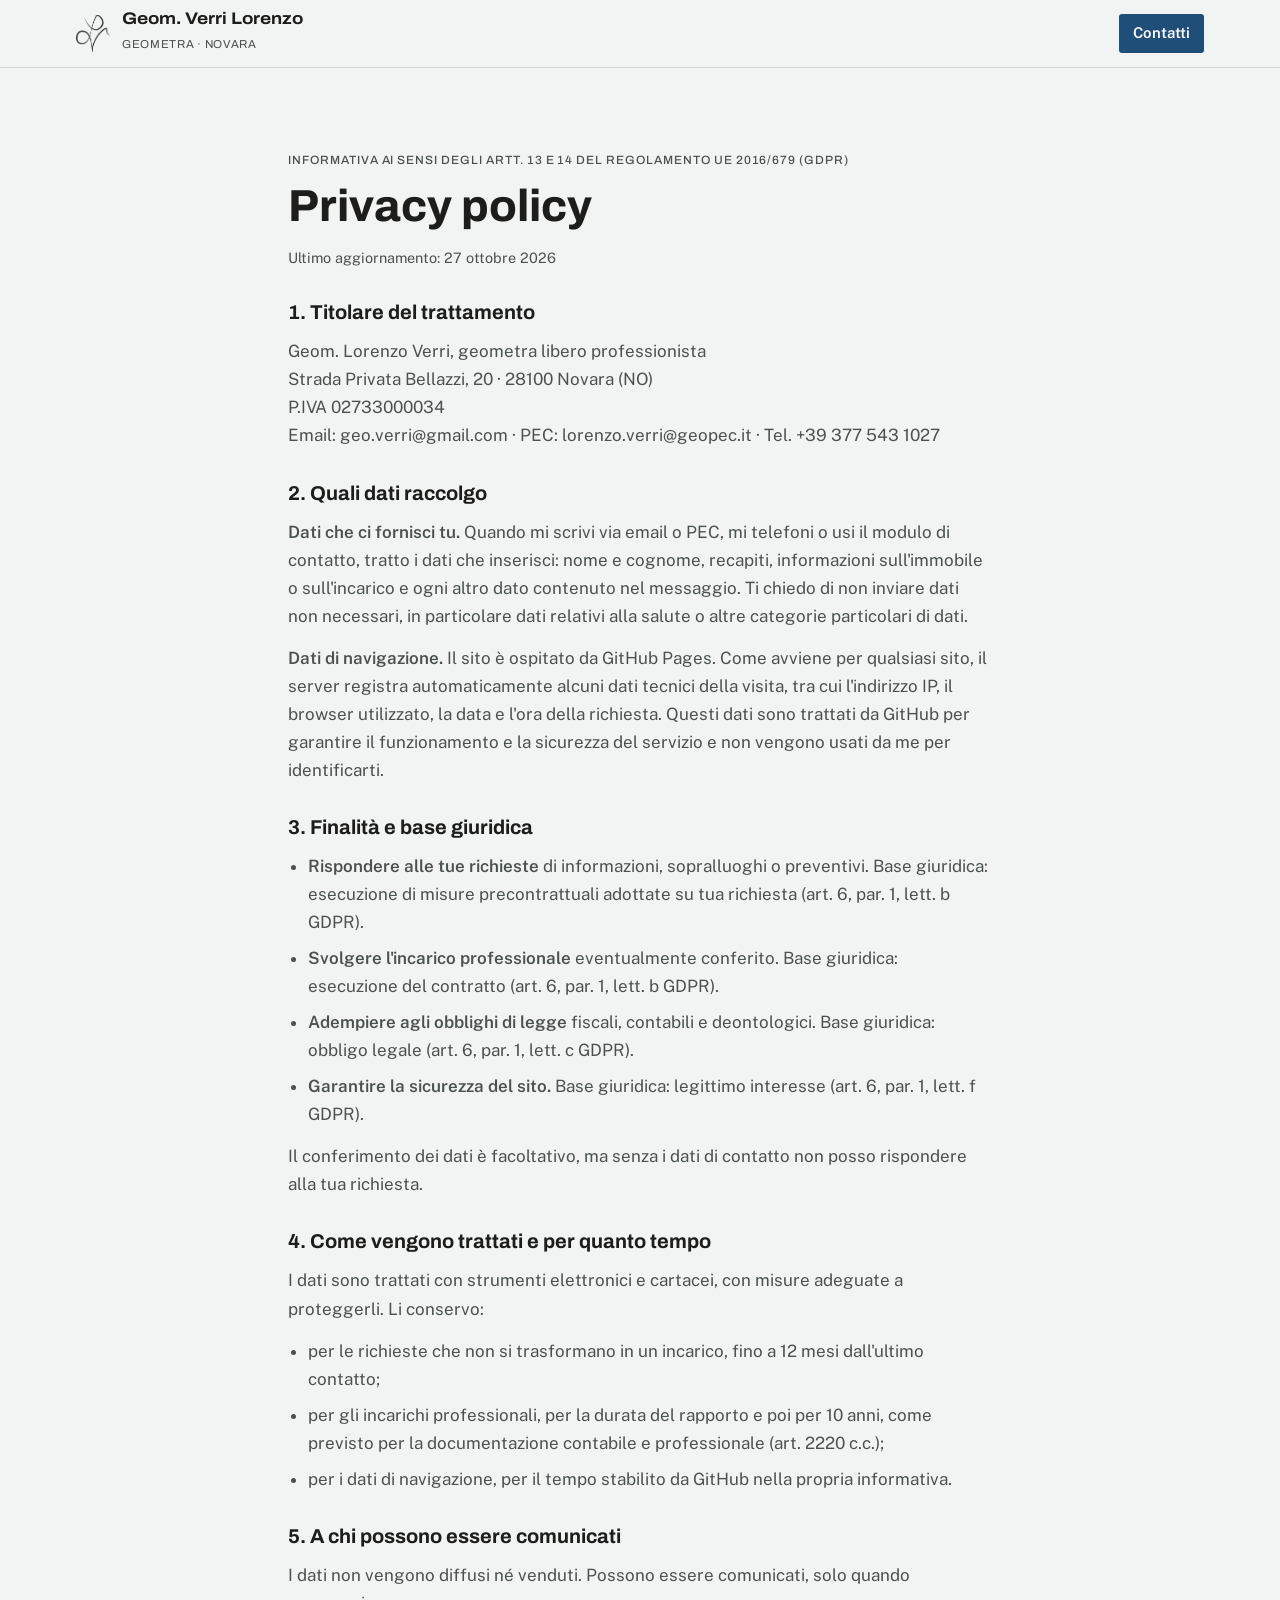
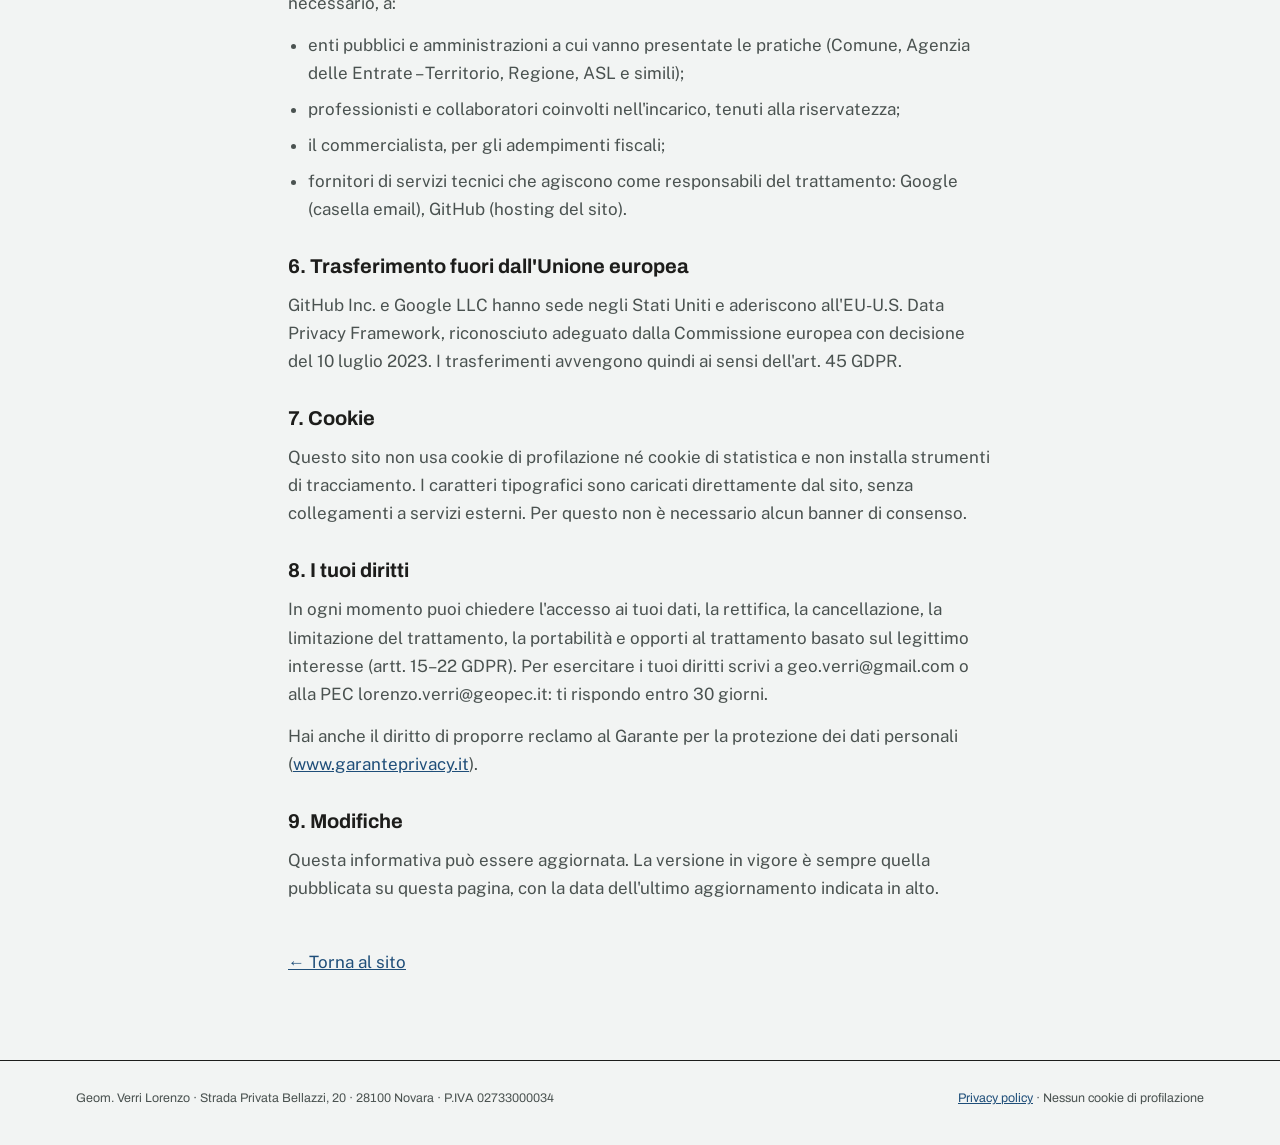
==== privacy.html @ 62cdb31d "Privacy policy e caratteri ospitati sul sito (niente Google Fonts) Co-Authored-By: Claude Opus 5.5 <" ====
<!doctype html>
<html lang="it">
<head>
<meta charset="utf-8">
<meta name="viewport" content="width=device-width, initial-scale=1, viewport-fit=cover">
<title>Privacy policy · Geom. Verri Lorenzo</title>
<meta name="description" content="Informativa sul trattamento dei dati personali del sito di Geom. Verri Lorenzo.">
<meta name="robots" content="noindex">
<link rel="stylesheet" href="fonts/fonts.css">
<link rel="icon" href="img/logo.png">
<style>
:root{color-scheme:light}body{margin:0}img{max-width:100%}[hidden]{display:none!important}

/* Layout: tavola tecnica. Griglia a 12 colonne con cartiglio, quote e coordinate come dettagli; un solo colore d'accento (blu cianografia), giallo cantiere solo per la sicurezza. */
:root {
  --paper: #f2f4f3;
  --sheet: #ffffff;
  --ink: #1d1d1b;
  --ink-2: #4a5250;
  --line: #d3d9d7;
  --accent: #1f4e79;
  --accent-ink: #ffffff;
  --accent-soft: #e3ebf3;
  --safety: #f2b705;
  --ph: #9a5b00;
  --contour: rgba(31, 78, 121, .22);
  --f-display: "Archivo", "Helvetica Neue", Arial, sans-serif;
  --f-body: "Public Sans", "Segoe UI", Roboto, Arial, sans-serif;
  --f-mono: "Archivo", "Helvetica Neue", Arial, sans-serif; /* etichette: niente monospazio, su richiesta */
  --maxw: 1160px;
}
@media (prefers-color-scheme: dark) {
  :root:not([data-theme="light"]) {
    --paper: #121517; --sheet: #1a1f22; --ink: #e8ecea; --ink-2: #a9b3b0; --line: #2d3538;
    --accent: #7fb0de; --accent-ink: #0d1a26; --accent-soft: #1b2a37; --safety: #f2c230; --ph: #f0b45a;
    --contour: rgba(127, 176, 222, .18); color-scheme: dark;
  }
}
:root[data-theme="dark"] {
  --paper: #121517; --sheet: #1a1f22; --ink: #e8ecea; --ink-2: #a9b3b0; --line: #2d3538;
  --accent: #7fb0de; --accent-ink: #0d1a26; --accent-soft: #1b2a37; --safety: #f2c230; --ph: #f0b45a;
  --contour: rgba(127, 176, 222, .18); color-scheme: dark;
}
@media (prefers-color-scheme: dark) { :root:not([data-theme="light"]) .logo { filter: invert(1) brightness(.95); } }
:root[data-theme="dark"] .logo { filter: invert(1) brightness(.95); }

* { box-sizing: border-box; }
html { scroll-behavior: smooth; }
@media (prefers-reduced-motion: reduce) { html { scroll-behavior: auto; } }
body { background: var(--paper); color: var(--ink); font: 400 1.0625rem/1.65 var(--f-body); }
body::before { content: ""; position: fixed; inset: 0 0 auto; height: env(safe-area-inset-top, 0px); z-index: 10; background: var(--paper); }
a { color: var(--accent); }
a:focus-visible, button:focus-visible, input:focus-visible, textarea:focus-visible, select:focus-visible { outline: 2px solid var(--accent); outline-offset: 3px; }
h1, h2, h3 { font-family: var(--f-display); text-wrap: balance; margin: 0; line-height: 1.1; }
p { margin: 0; }
.wrap { max-width: var(--maxw); margin: 0 auto; padding-left: max(16px, env(safe-area-inset-left, 0px)); padding-right: max(16px, env(safe-area-inset-right, 0px)); }
.label { font: 500 .75rem/1.4 var(--f-mono); letter-spacing: .08em; text-transform: uppercase; color: var(--ink-2); }
.ph { color: var(--ph); border-bottom: 1px dashed currentColor; font-style: normal; }

/* Header */
.top { position: sticky; top: env(safe-area-inset-top, 0px); z-index: 9; background: color-mix(in srgb, var(--paper) 92%, transparent); backdrop-filter: blur(8px); border-bottom: 1px solid var(--line); }
.top .wrap { display: flex; align-items: center; justify-content: space-between; gap: 16px; padding-block: 10px; }
.brand { display: flex; align-items: center; gap: 12px; text-decoration: none; color: var(--ink); }
.brand img { width: 34px; height: auto; }
.brand b { font: 700 1.05rem/1.1 var(--f-display); font-stretch: 112%; display: block; }
.brand span { font: 400 .72rem/1.2 var(--f-mono); color: var(--ink-2); letter-spacing: .06em; text-transform: uppercase; }
.nav { display: flex; gap: 22px; font-size: .93rem; }
.nav a { color: var(--ink); text-decoration: none; }
.nav a:hover { color: var(--accent); }
.nav .cta { background: var(--accent); color: var(--accent-ink); padding: 7px 14px; border-radius: 3px; font-weight: 600; }
.nav .cta:hover { color: var(--accent-ink); filter: brightness(1.1); }
@media (max-width: 860px) { .nav a:not(.cta) { display: none; } }

/* Hero */
.hero { position: relative; overflow: hidden; border-bottom: 1px solid var(--line); }
.hero canvas { position: absolute; inset: 0; width: 100%; height: 100%; }
.hero .wrap { position: relative; display: grid; grid-template-columns: 1.35fr 1fr; gap: 48px; align-items: end; padding-block: 88px 64px; }
.hero h1 { font-size: clamp(2.3rem, 5.4vw, 4.1rem); font-weight: 760; font-stretch: 108%; letter-spacing: -.015em; }
.hero h1 em { font-style: normal; color: var(--accent); }
.hero .lead { margin-top: 22px; max-width: 34em; font-size: 1.15rem; color: var(--ink-2); }
.actions { display: flex; flex-wrap: wrap; gap: 12px; margin-top: 30px; }
.btn { display: inline-flex; align-items: center; gap: 8px; padding: 12px 20px; border-radius: 3px; font: 600 1rem/1 var(--f-body); text-decoration: none; border: 1px solid var(--accent); cursor: pointer; }
.btn.primary { background: var(--accent); color: var(--accent-ink); }
.btn.ghost { background: transparent; color: var(--accent); }
.btn:hover { filter: brightness(1.08); }

/* cartiglio: title block of a technical drawing */
.cartiglio { background: var(--sheet); border: 1.5px solid var(--ink); font: 400 .8rem/1.4 var(--f-mono); }
.cartiglio div { display: grid; grid-template-columns: 9.5em 1fr; border-top: 1px solid var(--ink); }
.cartiglio div:first-child { border-top: 0; }
.cartiglio dt, .cartiglio dd { margin: 0; padding: 7px 10px; }
.cartiglio dt { color: var(--ink-2); border-right: 1px solid var(--ink); text-transform: uppercase; letter-spacing: .05em; font-size: .7rem; align-self: center; }
.cartiglio dd { color: var(--ink); min-width: 0; overflow-wrap: anywhere; }
.cartiglio .head { display: flex; gap: 12px; align-items: center; padding: 10px; }
.cartiglio .head img { width: 38px; }
.cartiglio .head b { font: 700 1rem/1.15 var(--f-display); font-stretch: 110%; }

@media (max-width: 860px) { .hero .wrap { grid-template-columns: 1fr; padding-block: 56px 40px; gap: 36px; } }

/* Sections */
section { padding-block: 84px; }
.sec-head { display: grid; grid-template-columns: 1fr 1.4fr; gap: 32px; align-items: end; margin-bottom: 44px; }
.sec-head h2 { font-size: clamp(1.8rem, 3.4vw, 2.6rem); font-weight: 720; font-stretch: 106%; }
.sec-head p { color: var(--ink-2); max-width: 38em; }
@media (max-width: 760px) { .sec-head { grid-template-columns: 1fr; gap: 14px; } section { padding-block: 60px; } }

.services { display: grid; grid-template-columns: repeat(3, minmax(0, 1fr)); border-top: 1.5px solid var(--ink); border-left: 1px solid var(--line); }
.svc { border-right: 1px solid var(--line); border-bottom: 1px solid var(--line); padding: 28px 26px 30px; display: flex; flex-direction: column; gap: 12px; background: var(--sheet); min-width: 0; }
.svc .code { font: 500 .72rem/1 var(--f-mono); color: var(--accent); letter-spacing: .08em; }
.svc h3 { font-size: 1.32rem; font-weight: 700; font-stretch: 104%; }
.svc p { color: var(--ink-2); font-size: .98rem; }
.svc ul { margin: 4px 0 0; padding: 0; list-style: none; display: flex; flex-wrap: wrap; gap: 6px; }
.svc li { font: 400 .74rem/1 var(--f-mono); padding: 6px 8px; border: 1px solid var(--line); border-radius: 2px; color: var(--ink); }
.svc.sic { box-shadow: inset 0 4px 0 var(--safety); grid-column: 1 / -1; }
.svc.sic p { max-width: 46em; }
@media (max-width: 960px) { .services { grid-template-columns: repeat(2, minmax(0, 1fr)); } }
@media (max-width: 600px) { .services { grid-template-columns: 1fr; } }

/* Feature bands */
.band { background: var(--sheet); border-block: 1px solid var(--line); }
.split { display: grid; grid-template-columns: 1fr 1fr; gap: 56px; align-items: start; }
.split > * { min-width: 0; }
.split h2 { font-size: clamp(1.8rem, 3.4vw, 2.6rem); font-weight: 720; font-stretch: 106%; margin-top: 10px; }
.split .body { display: grid; gap: 16px; margin-top: 20px; color: var(--ink-2); max-width: 36em; }
@media (max-width: 860px) { .split { grid-template-columns: 1fr; gap: 32px; } }

.specs { width: 100%; border-collapse: collapse; font-size: .95rem; }
.specs th, .specs td { text-align: left; padding: 12px 0; border-bottom: 1px solid var(--line); vertical-align: top; }
.specs th { font: 500 .75rem/1.5 var(--f-mono); text-transform: uppercase; letter-spacing: .06em; color: var(--ink-2); width: 40%; padding-right: 16px; }
.specs caption { text-align: left; padding-bottom: 10px; }

.drone-fig { margin: 0; border: 1px solid var(--line); background: var(--paper); aspect-ratio: 4 / 3; max-width: 100%; position: relative; overflow: hidden; }
.drone-fig svg { width: 100%; height: 100%; display: block; }
.drone-fig figcaption { position: absolute; left: 12px; bottom: 10px; font: 400 .72rem/1.3 var(--f-mono); color: var(--ink-2); }

.callout { border-left: 4px solid var(--safety); background: var(--paper); padding: 18px 20px; font-size: .97rem; color: var(--ink); }
.callout b { font-family: var(--f-display); }

/* Steps */
.steps { list-style: none; margin: 0; padding: 0; display: grid; grid-template-columns: repeat(5, minmax(0, 1fr)); gap: 0; counter-reset: s; border-top: 1.5px solid var(--ink); }
.steps li { padding: 22px 20px 0 0; counter-increment: s; position: relative; }
.steps li::before { content: counter(s); font: 700 2.4rem/1 var(--f-display); font-stretch: 120%; color: var(--accent); display: block; margin-bottom: 12px; }
.steps li::after { content: ""; position: absolute; top: -6px; left: 0; width: 10px; height: 10px; border-radius: 50%; background: var(--paper); border: 2px solid var(--ink); }
.steps h3 { font-size: 1.08rem; font-weight: 700; margin-bottom: 6px; }
.steps p { font-size: .93rem; color: var(--ink-2); }
@media (max-width: 900px) { .steps { grid-template-columns: repeat(2, minmax(0, 1fr)); row-gap: 28px; } }
@media (max-width: 520px) { .steps { grid-template-columns: 1fr; } }

/* About */
.about { display: grid; grid-template-columns: 220px 1fr; gap: 48px; align-items: start; }
.photo { aspect-ratio: 3 / 4; max-width: 100%; width: 100%; height: auto; object-fit: cover; display: block; border: 1px solid var(--line); background: var(--sheet); }
.about .body { display: grid; gap: 16px; color: var(--ink-2); max-width: 40em; }
.creds { display: flex; flex-wrap: wrap; gap: 10px 28px; margin-top: 8px; }
.creds div { display: grid; gap: 2px; }
.creds b { font: 600 1rem/1.3 var(--f-body); color: var(--ink); }
@media (max-width: 700px) { .about { grid-template-columns: 1fr; } .photo { max-width: 200px; } }

/* Contact */
.contact { display: grid; grid-template-columns: 1fr 1.2fr; gap: 56px; }
.contact > * { min-width: 0; }
.contact dl { margin: 24px 0 0; display: grid; gap: 18px; }
.contact dt { margin-bottom: 2px; }
.contact dd { margin: 0; font-size: 1.1rem; display: flex; align-items: center; gap: 10px; flex-wrap: wrap; }
.copy { font: 500 .7rem/1 var(--f-mono); letter-spacing: .06em; text-transform: uppercase; border: 1px solid var(--line); background: transparent; color: var(--ink-2); padding: 5px 8px; border-radius: 2px; cursor: pointer; }
.copy:hover { color: var(--accent); border-color: var(--accent); }
form { background: var(--sheet); border: 1px solid var(--line); padding: 28px; display: grid; gap: 16px; }
.row { display: grid; grid-template-columns: 1fr 1fr; gap: 16px; }
@media (max-width: 560px) { .row { grid-template-columns: 1fr; } form { padding: 20px; } }
label { display: grid; gap: 6px; font-size: .88rem; font-weight: 600; }
input, select, textarea { font: 400 1rem/1.4 var(--f-body); color: var(--ink); background: var(--paper); border: 1px solid var(--line); border-radius: 2px; padding: 10px 12px; width: 100%; }
textarea { min-height: 120px; resize: vertical; }
.note { font-size: .82rem; color: var(--ink-2); }
.sent { background: var(--accent-soft); color: var(--ink); padding: 12px 14px; font-size: .93rem; }
@media (max-width: 860px) { .contact { grid-template-columns: 1fr; gap: 36px; } }

footer { border-top: 1.5px solid var(--ink); padding-block: 28px 36px; font: 400 .78rem/1.6 var(--f-mono); color: var(--ink-2); }
footer .wrap { display: flex; flex-wrap: wrap; justify-content: space-between; gap: 12px 32px; }
.legal { max-width: 46rem; display: grid; gap: 14px; }
.legal h1 { font-size: clamp(2rem, 4vw, 2.8rem); font-weight: 740; }
.legal h2 { font-size: 1.25rem; font-weight: 700; margin-top: 18px; }
.legal p, .legal li { color: var(--ink-2); }
.legal ul { margin: 0; padding-left: 1.2em; display: grid; gap: 8px; }
.legal .upd { font-size: .9rem; }
</style>
</head>
<body>
<header class="top">
  <div class="wrap">
    <a class="brand" href="index.html">
      <img class="logo" src="img/logo.png" alt="Logo Geom. Verri Lorenzo">
      <div><b>Geom. Verri Lorenzo</b><span>Geometra · Novara</span></div>
    </a>
    <nav class="nav" aria-label="Sezioni"><a class="cta" href="index.html#contatti">Contatti</a></nav>
  </div>
</header>
<main>
  <section>
    <div class="wrap legal">
      <p class="label">Informativa ai sensi degli artt. 13 e 14 del Regolamento UE 2016/679 (GDPR)</p>
      <h1>Privacy policy</h1>
      <p class="upd">Ultimo aggiornamento: 27 ottobre 2026</p>

      <h2>1. Titolare del trattamento</h2>
      <p>Geom. Lorenzo Verri, geometra libero professionista<br>Strada Privata Bellazzi, 20 · 28100 Novara (NO)<br>P.IVA 02733000034<br>Email: geo.verri@gmail.com · PEC: lorenzo.verri@geopec.it · Tel. +39 377 543 1027</p>

      <h2>2. Quali dati raccolgo</h2>
      <p><b>Dati che ci fornisci tu.</b> Quando mi scrivi via email o PEC, mi telefoni o usi il modulo di contatto, tratto i dati che inserisci: nome e cognome, recapiti, informazioni sull'immobile o sull'incarico e ogni altro dato contenuto nel messaggio. Ti chiedo di non inviare dati non necessari, in particolare dati relativi alla salute o altre categorie particolari di dati.</p>
      <p><b>Dati di navigazione.</b> Il sito è ospitato da GitHub Pages. Come avviene per qualsiasi sito, il server registra automaticamente alcuni dati tecnici della visita, tra cui l'indirizzo IP, il browser utilizzato, la data e l'ora della richiesta. Questi dati sono trattati da GitHub per garantire il funzionamento e la sicurezza del servizio e non vengono usati da me per identificarti.</p>

      <h2>3. Finalità e base giuridica</h2>
      <ul>
        <li><b>Rispondere alle tue richieste</b> di informazioni, sopralluoghi o preventivi. Base giuridica: esecuzione di misure precontrattuali adottate su tua richiesta (art. 6, par. 1, lett. b GDPR).</li>
        <li><b>Svolgere l'incarico professionale</b> eventualmente conferito. Base giuridica: esecuzione del contratto (art. 6, par. 1, lett. b GDPR).</li>
        <li><b>Adempiere agli obblighi di legge</b> fiscali, contabili e deontologici. Base giuridica: obbligo legale (art. 6, par. 1, lett. c GDPR).</li>
        <li><b>Garantire la sicurezza del sito.</b> Base giuridica: legittimo interesse (art. 6, par. 1, lett. f GDPR).</li>
      </ul>
      <p>Il conferimento dei dati è facoltativo, ma senza i dati di contatto non posso rispondere alla tua richiesta.</p>

      <h2>4. Come vengono trattati e per quanto tempo</h2>
      <p>I dati sono trattati con strumenti elettronici e cartacei, con misure adeguate a proteggerli. Li conservo:</p>
      <ul>
        <li>per le richieste che non si trasformano in un incarico, fino a 12 mesi dall'ultimo contatto;</li>
        <li>per gli incarichi professionali, per la durata del rapporto e poi per 10 anni, come previsto per la documentazione contabile e professionale (art. 2220 c.c.);</li>
        <li>per i dati di navigazione, per il tempo stabilito da GitHub nella propria informativa.</li>
      </ul>

      <h2>5. A chi possono essere comunicati</h2>
      <p>I dati non vengono diffusi né venduti. Possono essere comunicati, solo quando necessario, a:</p>
      <ul>
        <li>enti pubblici e amministrazioni a cui vanno presentate le pratiche (Comune, Agenzia delle Entrate – Territorio, Regione, ASL e simili);</li>
        <li>professionisti e collaboratori coinvolti nell'incarico, tenuti alla riservatezza;</li>
        <li>il commercialista, per gli adempimenti fiscali;</li>
        <li>fornitori di servizi tecnici che agiscono come responsabili del trattamento: Google (casella email), GitHub (hosting del sito).</li>
      </ul>

      <h2>6. Trasferimento fuori dall'Unione europea</h2>
      <p>GitHub Inc. e Google LLC hanno sede negli Stati Uniti e aderiscono all'EU-U.S. Data Privacy Framework, riconosciuto adeguato dalla Commissione europea con decisione del 10 luglio 2023. I trasferimenti avvengono quindi ai sensi dell'art. 45 GDPR.</p>

      <h2>7. Cookie</h2>
      <p>Questo sito non usa cookie di profilazione né cookie di statistica e non installa strumenti di tracciamento. I caratteri tipografici sono caricati direttamente dal sito, senza collegamenti a servizi esterni. Per questo non è necessario alcun banner di consenso.</p>

      <h2>8. I tuoi diritti</h2>
      <p>In ogni momento puoi chiedere l'accesso ai tuoi dati, la rettifica, la cancellazione, la limitazione del trattamento, la portabilità e opporti al trattamento basato sul legittimo interesse (artt. 15–22 GDPR). Per esercitare i tuoi diritti scrivi a geo.verri@gmail.com o alla PEC lorenzo.verri@geopec.it: ti rispondo entro 30 giorni.</p>
      <p>Hai anche il diritto di proporre reclamo al Garante per la protezione dei dati personali (<a href="https://www.garanteprivacy.it" rel="noopener">www.garanteprivacy.it</a>).</p>

      <h2>9. Modifiche</h2>
      <p>Questa informativa può essere aggiornata. La versione in vigore è sempre quella pubblicata su questa pagina, con la data dell'ultimo aggiornamento indicata in alto.</p>

      <p style="margin-top:32px"><a href="index.html">← Torna al sito</a></p>
    </div>
  </section>
</main>

<footer>
  <div class="wrap">
    <span>Geom. Verri Lorenzo · Strada Privata Bellazzi, 20 · 28100 Novara · P.IVA 02733000034</span>
    <span><a href="privacy.html">Privacy policy</a> · Nessun cookie di profilazione</span>
  </div>
</footer>
</body>
</html>
---- fonts/fonts.css ----
/* latin-ext */
@font-face {
  font-family: 'Archivo';
  font-style: normal;
  font-weight: 400 800;
  font-stretch: 100% 125%;
  font-display: swap;
  src: url(Archivo-normal-latin-ext.woff2) format('woff2');
  unicode-range: U+0100-02BA, U+02BD-02C5, U+02C7-02CC, U+02CE-02D7, U+02DD-02FF, U+0304, U+0308, U+0329, U+1D00-1DBF, U+1E00-1E9F, U+1EF2-1EFF, U+2020, U+20A0-20AB, U+20AD-20C4, U+2113, U+2C60-2C7F, U+A720-A7FF;
}
/* latin */
@font-face {
  font-family: 'Archivo';
  font-style: normal;
  font-weight: 400 800;
  font-stretch: 100% 125%;
  font-display: swap;
  src: url(Archivo-normal-latin.woff2) format('woff2');
  unicode-range: U+0000-00FF, U+0131, U+0152-0153, U+02BB-02BC, U+02C6, U+02DA, U+02DC, U+0304, U+0308, U+0329, U+2000-206F, U+20AC, U+2122, U+2191, U+2193, U+2212, U+2215, U+FEFF, U+FFFD;
}
/* latin-ext */
@font-face {
  font-family: 'Public Sans';
  font-style: italic;
  font-weight: 400;
  font-display: swap;
  src: url(PublicSans-italic-latin-ext.woff2) format('woff2');
  unicode-range: U+0100-02BA, U+02BD-02C5, U+02C7-02CC, U+02CE-02D7, U+02DD-02FF, U+0304, U+0308, U+0329, U+1D00-1DBF, U+1E00-1E9F, U+1EF2-1EFF, U+2020, U+20A0-20AB, U+20AD-20C4, U+2113, U+2C60-2C7F, U+A720-A7FF;
}
/* latin */
@font-face {
  font-family: 'Public Sans';
  font-style: italic;
  font-weight: 400;
  font-display: swap;
  src: url(PublicSans-italic-latin.woff2) format('woff2');
  unicode-range: U+0000-00FF, U+0131, U+0152-0153, U+02BB-02BC, U+02C6, U+02DA, U+02DC, U+0304, U+0308, U+0329, U+2000-206F, U+20AC, U+2122, U+2191, U+2193, U+2212, U+2215, U+FEFF, U+FFFD;
}
/* latin-ext */
@font-face {
  font-family: 'Public Sans';
  font-style: normal;
  font-weight: 400;
  font-display: swap;
  src: url(PublicSans-normal-latin-ext.woff2) format('woff2');
  unicode-range: U+0100-02BA, U+02BD-02C5, U+02C7-02CC, U+02CE-02D7, U+02DD-02FF, U+0304, U+0308, U+0329, U+1D00-1DBF, U+1E00-1E9F, U+1EF2-1EFF, U+2020, U+20A0-20AB, U+20AD-20C4, U+2113, U+2C60-2C7F, U+A720-A7FF;
}
/* latin */
@font-face {
  font-family: 'Public Sans';
  font-style: normal;
  font-weight: 400;
  font-display: swap;
  src: url(PublicSans-normal-latin.woff2) format('woff2');
  unicode-range: U+0000-00FF, U+0131, U+0152-0153, U+02BB-02BC, U+02C6, U+02DA, U+02DC, U+0304, U+0308, U+0329, U+2000-206F, U+20AC, U+2122, U+2191, U+2193, U+2212, U+2215, U+FEFF, U+FFFD;
}
/* latin-ext */
@font-face {
  font-family: 'Public Sans';
  font-style: normal;
  font-weight: 500;
  font-display: swap;
  src: url(PublicSans-normal-latin-ext.woff2) format('woff2');
  unicode-range: U+0100-02BA, U+02BD-02C5, U+02C7-02CC, U+02CE-02D7, U+02DD-02FF, U+0304, U+0308, U+0329, U+1D00-1DBF, U+1E00-1E9F, U+1EF2-1EFF, U+2020, U+20A0-20AB, U+20AD-20C4, U+2113, U+2C60-2C7F, U+A720-A7FF;
}
/* latin */
@font-face {
  font-family: 'Public Sans';
  font-style: normal;
  font-weight: 500;
  font-display: swap;
  src: url(PublicSans-normal-latin.woff2) format('woff2');
  unicode-range: U+0000-00FF, U+0131, U+0152-0153, U+02BB-02BC, U+02C6, U+02DA, U+02DC, U+0304, U+0308, U+0329, U+2000-206F, U+20AC, U+2122, U+2191, U+2193, U+2212, U+2215, U+FEFF, U+FFFD;
}
/* latin-ext */
@font-face {
  font-family: 'Public Sans';
  font-style: normal;
  font-weight: 600;
  font-display: swap;
  src: url(PublicSans-normal-latin-ext.woff2) format('woff2');
  unicode-range: U+0100-02BA, U+02BD-02C5, U+02C7-02CC, U+02CE-02D7, U+02DD-02FF, U+0304, U+0308, U+0329, U+1D00-1DBF, U+1E00-1E9F, U+1EF2-1EFF, U+2020, U+20A0-20AB, U+20AD-20C4, U+2113, U+2C60-2C7F, U+A720-A7FF;
}
/* latin */
@font-face {
  font-family: 'Public Sans';
  font-style: normal;
  font-weight: 600;
  font-display: swap;
  src: url(PublicSans-normal-latin.woff2) format('woff2');
  unicode-range: U+0000-00FF, U+0131, U+0152-0153, U+02BB-02BC, U+02C6, U+02DA, U+02DC, U+0304, U+0308, U+0329, U+2000-206F, U+20AC, U+2122, U+2191, U+2193, U+2212, U+2215, U+FEFF, U+FFFD;
}
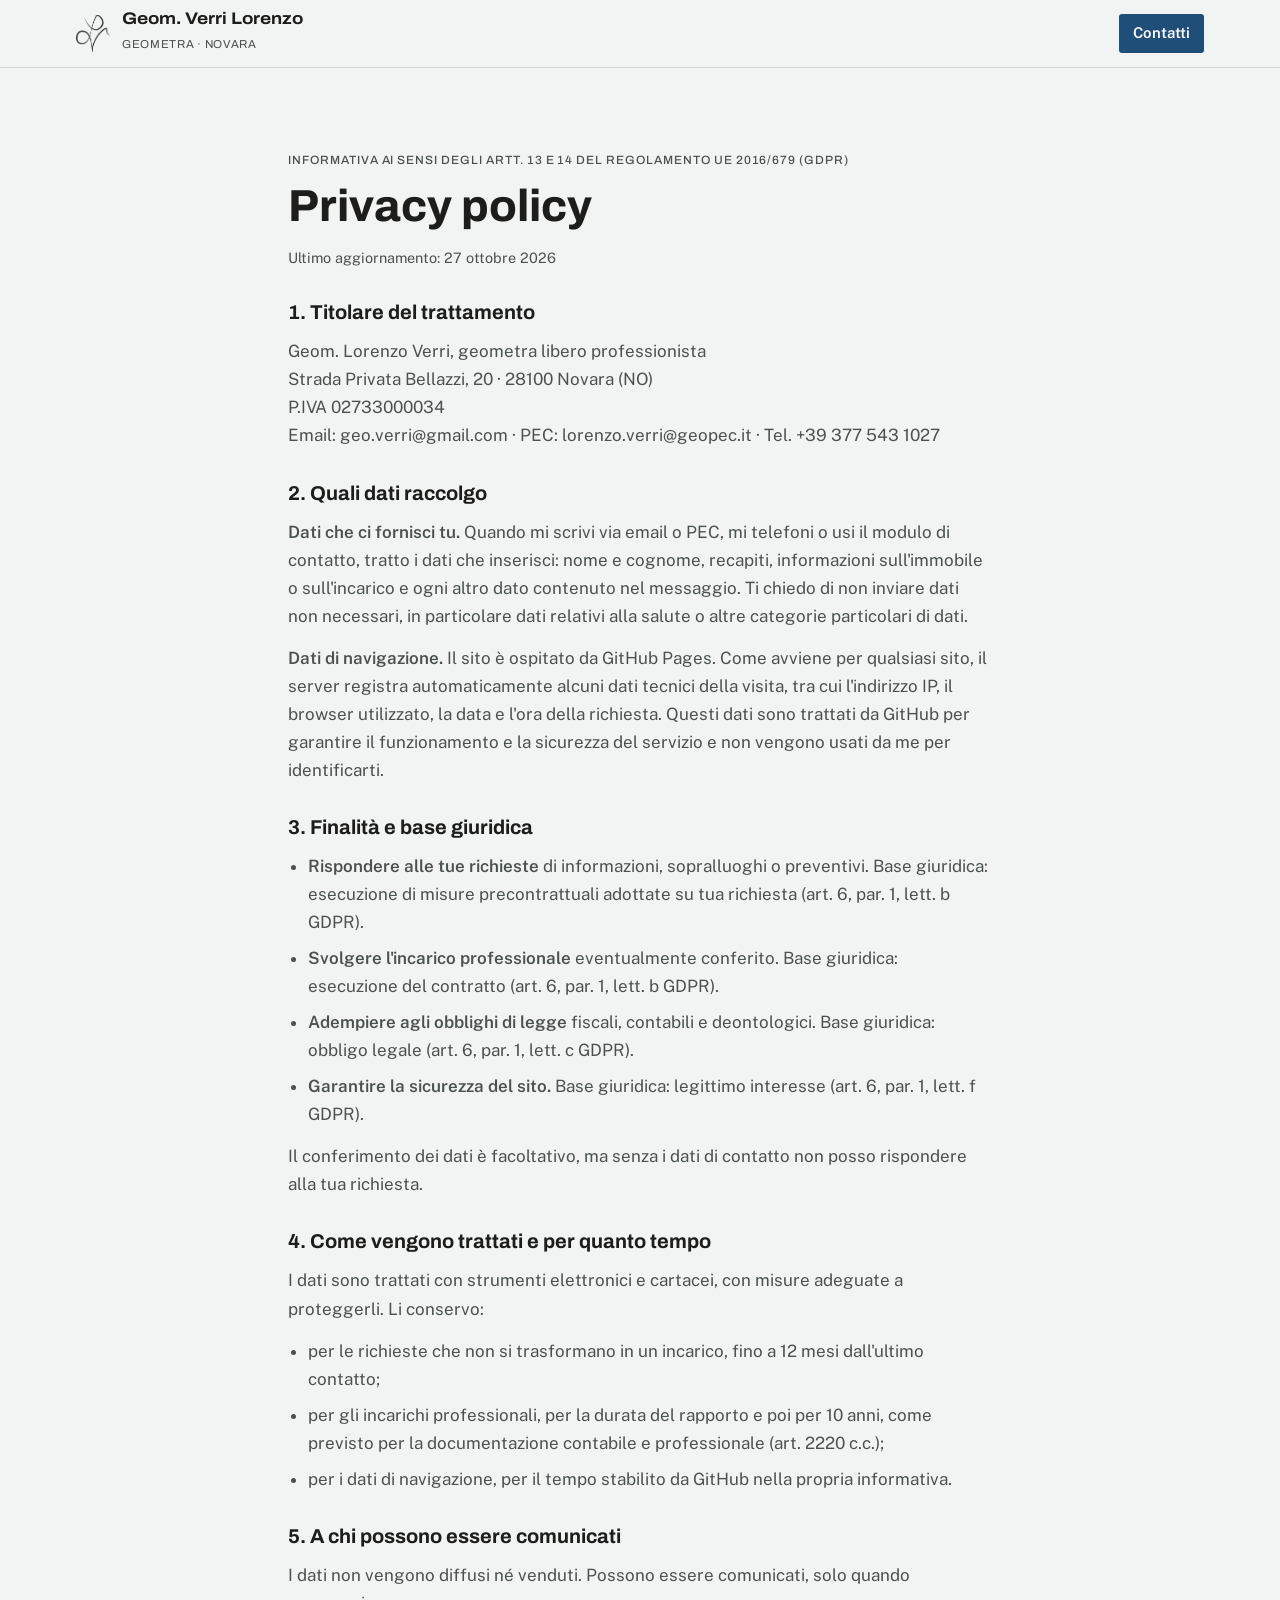
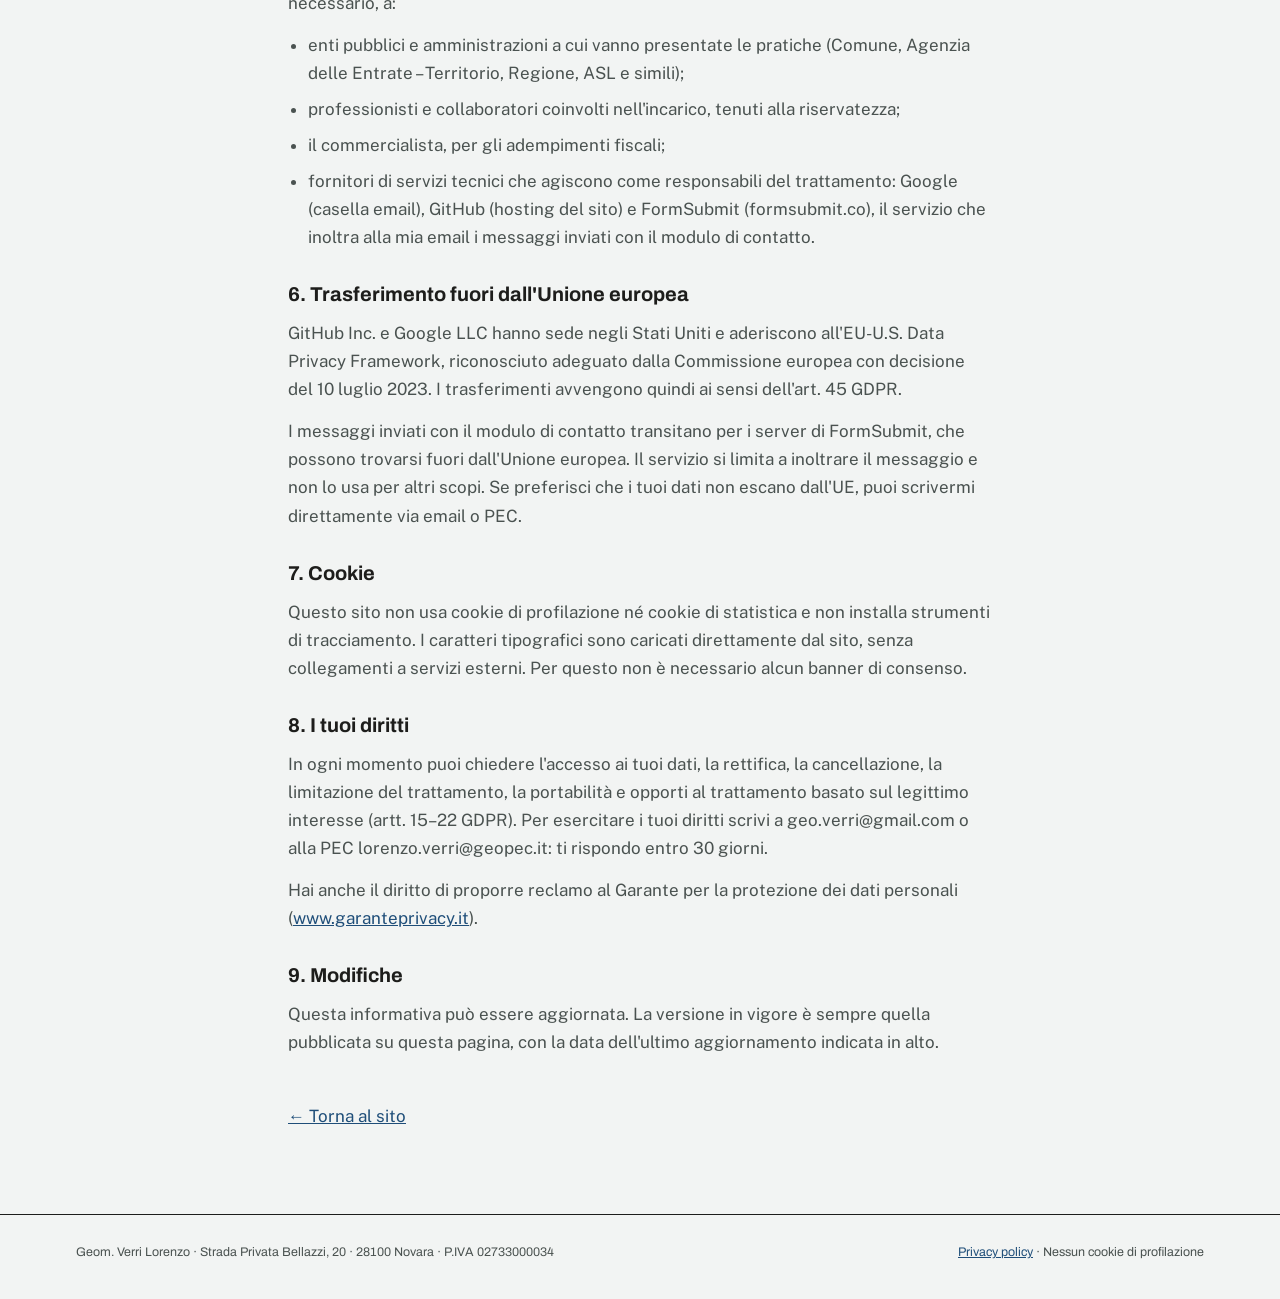
==== commit ec88a0b9: "Modulo contatti collegato all'email tramite FormSubmit Co-Authored-By: Claude Opus 5.5 <noreply@anth" ====
--- a/privacy.html
+++ b/privacy.html
@@ -230,11 +230,12 @@
         <li>enti pubblici e amministrazioni a cui vanno presentate le pratiche (Comune, Agenzia delle Entrate – Territorio, Regione, ASL e simili);</li>
         <li>professionisti e collaboratori coinvolti nell'incarico, tenuti alla riservatezza;</li>
         <li>il commercialista, per gli adempimenti fiscali;</li>
-        <li>fornitori di servizi tecnici che agiscono come responsabili del trattamento: Google (casella email), GitHub (hosting del sito).</li>
+        <li>fornitori di servizi tecnici che agiscono come responsabili del trattamento: Google (casella email), GitHub (hosting del sito) e FormSubmit (formsubmit.co), il servizio che inoltra alla mia email i messaggi inviati con il modulo di contatto.</li>
       </ul>
 
       <h2>6. Trasferimento fuori dall'Unione europea</h2>
       <p>GitHub Inc. e Google LLC hanno sede negli Stati Uniti e aderiscono all'EU-U.S. Data Privacy Framework, riconosciuto adeguato dalla Commissione europea con decisione del 10 luglio 2023. I trasferimenti avvengono quindi ai sensi dell'art. 45 GDPR.</p>
+      <p>I messaggi inviati con il modulo di contatto transitano per i server di FormSubmit, che possono trovarsi fuori dall'Unione europea. Il servizio si limita a inoltrare il messaggio e non lo usa per altri scopi. Se preferisci che i tuoi dati non escano dall'UE, puoi scrivermi direttamente via email o PEC.</p>
 
       <h2>7. Cookie</h2>
       <p>Questo sito non usa cookie di profilazione né cookie di statistica e non installa strumenti di tracciamento. I caratteri tipografici sono caricati direttamente dal sito, senza collegamenti a servizi esterni. Per questo non è necessario alcun banner di consenso.</p>
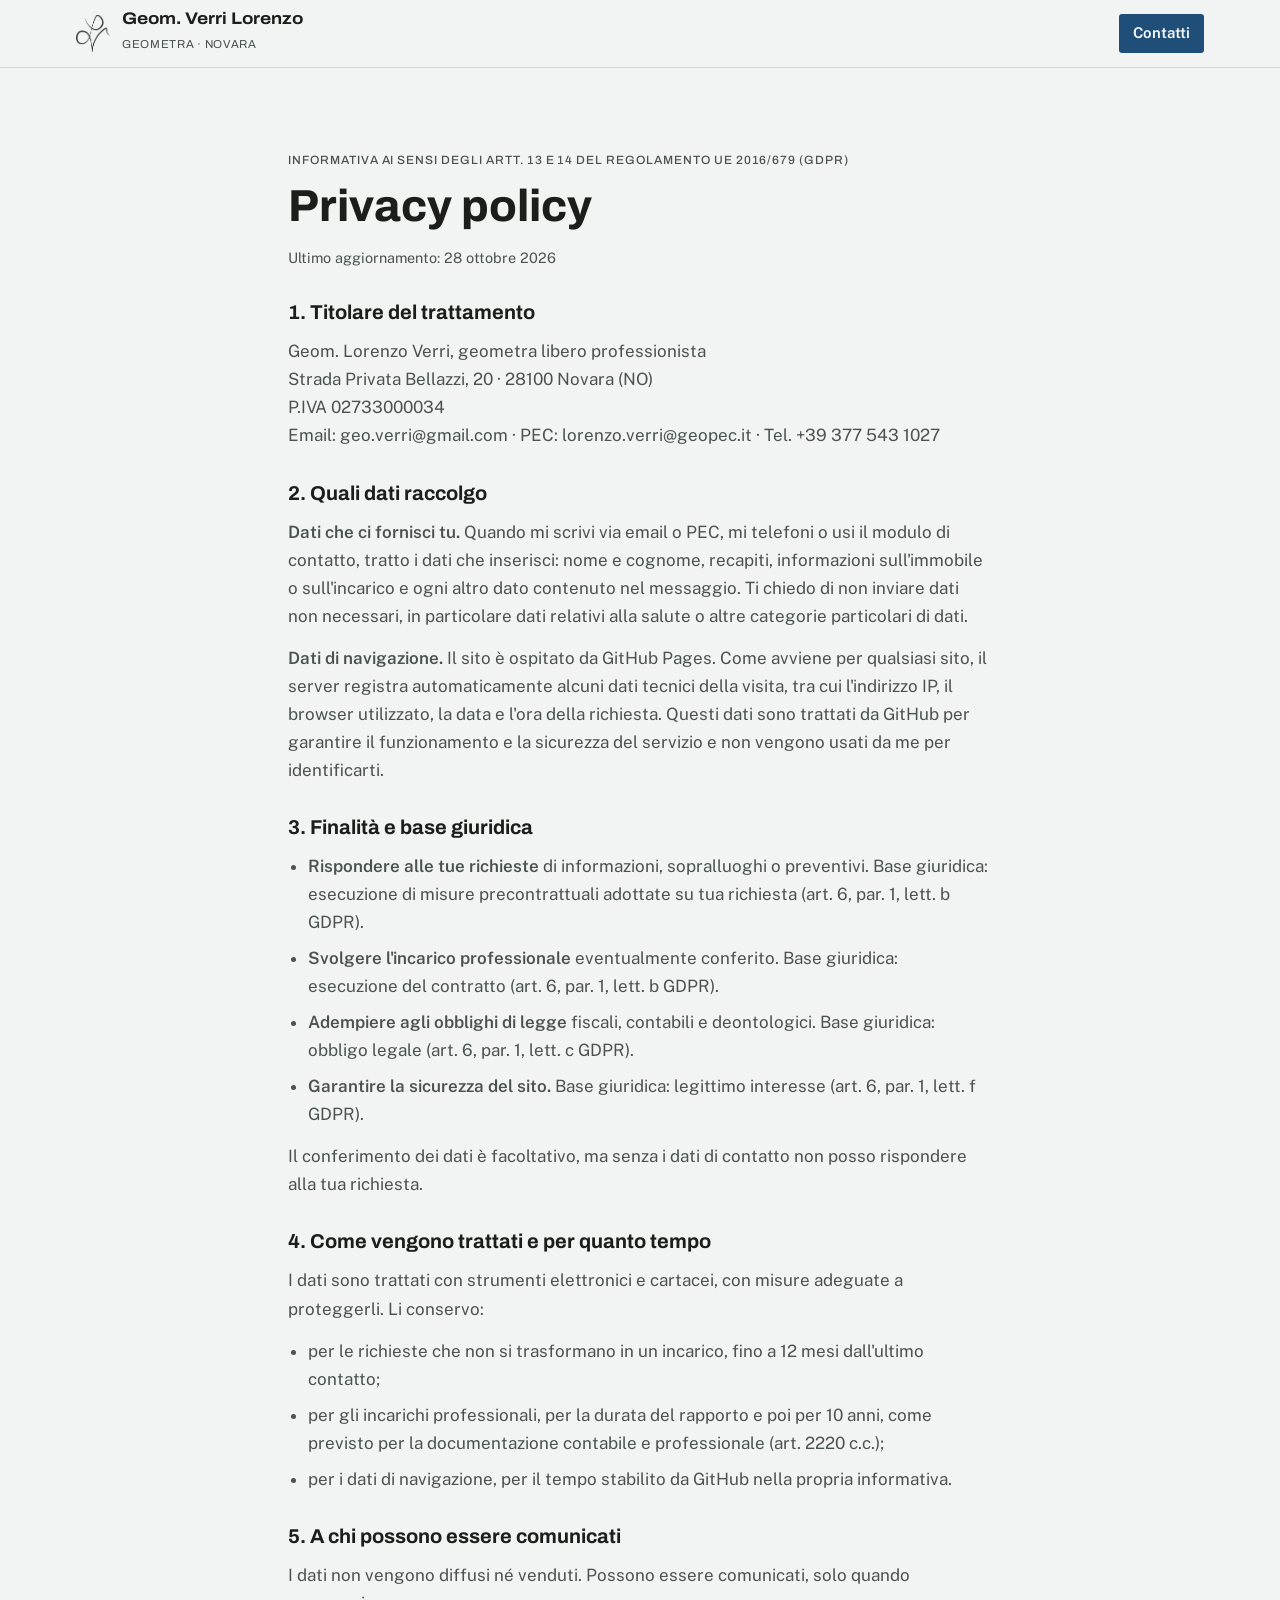
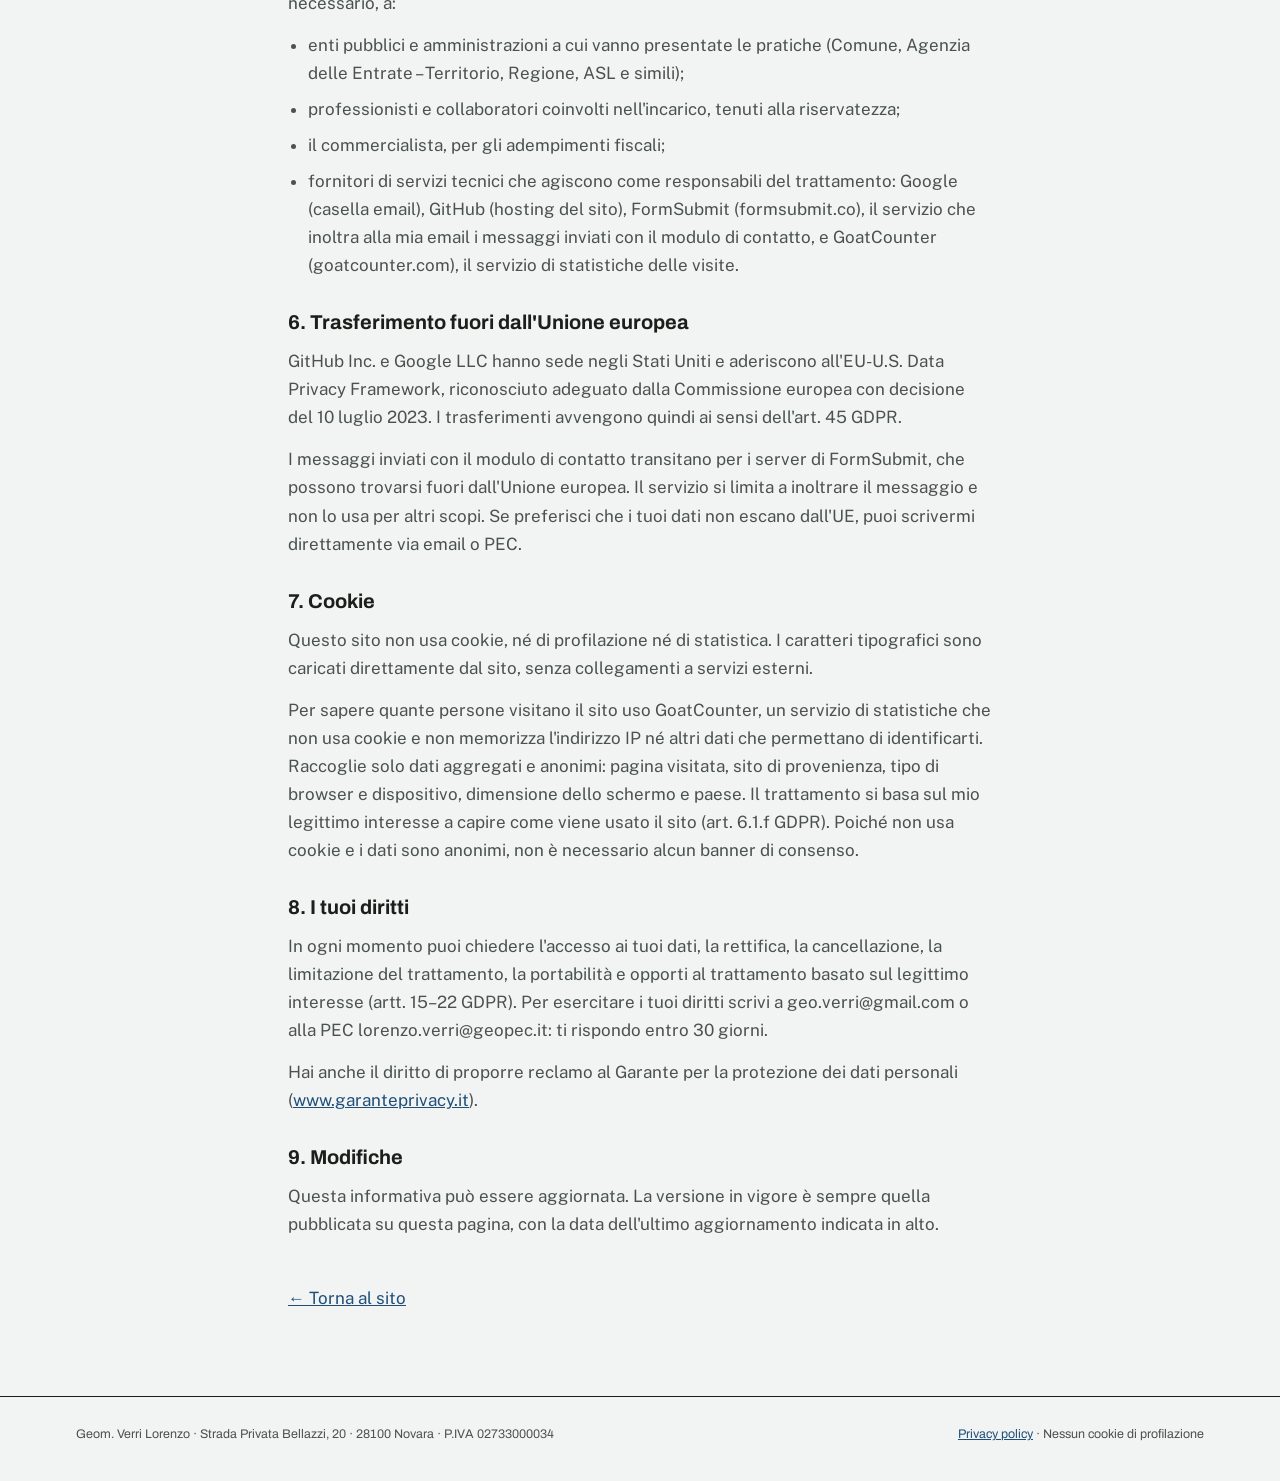
==== commit 32415d1a: "Statistiche visite con GoatCounter (senza cookie) e privacy aggiornata Co-Authored-By: Claude Opus 5" ====
--- a/privacy.html
+++ b/privacy.html
@@ -7,7 +7,10 @@
 <meta name="description" content="Informativa sul trattamento dei dati personali del sito di Geom. Verri Lorenzo.">
 <meta name="robots" content="noindex">
 <link rel="stylesheet" href="fonts/fonts.css">
-<link rel="icon" href="img/logo.png">
+<link rel="icon" href="favicon.ico" sizes="any">
+<link rel="icon" type="image/png" sizes="48x48" href="img/favicon-48.png">
+<link rel="icon" type="image/png" sizes="512x512" href="img/favicon-512.png">
+<link rel="apple-touch-icon" href="img/apple-touch-icon.png">
 <style>
 :root{color-scheme:light}body{margin:0}img{max-width:100%}[hidden]{display:none!important}
 
@@ -182,6 +185,7 @@
 .legal ul { margin: 0; padding-left: 1.2em; display: grid; gap: 8px; }
 .legal .upd { font-size: .9rem; }
 </style>
+<script data-goatcounter="https://geometraverri.goatcounter.com/count" async src="https://gc.zgo.at/count.js"></script>
 </head>
 <body>
 <header class="top">
@@ -198,7 +202,7 @@
     <div class="wrap legal">
       <p class="label">Informativa ai sensi degli artt. 13 e 14 del Regolamento UE 2016/679 (GDPR)</p>
       <h1>Privacy policy</h1>
-      <p class="upd">Ultimo aggiornamento: 27 ottobre 2026</p>
+      <p class="upd">Ultimo aggiornamento: 28 ottobre 2026</p>
 
       <h2>1. Titolare del trattamento</h2>
       <p>Geom. Lorenzo Verri, geometra libero professionista<br>Strada Privata Bellazzi, 20 · 28100 Novara (NO)<br>P.IVA 02733000034<br>Email: geo.verri@gmail.com · PEC: lorenzo.verri@geopec.it · Tel. +39 377 543 1027</p>
@@ -230,7 +234,7 @@
         <li>enti pubblici e amministrazioni a cui vanno presentate le pratiche (Comune, Agenzia delle Entrate – Territorio, Regione, ASL e simili);</li>
         <li>professionisti e collaboratori coinvolti nell'incarico, tenuti alla riservatezza;</li>
         <li>il commercialista, per gli adempimenti fiscali;</li>
-        <li>fornitori di servizi tecnici che agiscono come responsabili del trattamento: Google (casella email), GitHub (hosting del sito) e FormSubmit (formsubmit.co), il servizio che inoltra alla mia email i messaggi inviati con il modulo di contatto.</li>
+        <li>fornitori di servizi tecnici che agiscono come responsabili del trattamento: Google (casella email), GitHub (hosting del sito), FormSubmit (formsubmit.co), il servizio che inoltra alla mia email i messaggi inviati con il modulo di contatto, e GoatCounter (goatcounter.com), il servizio di statistiche delle visite.</li>
       </ul>
 
       <h2>6. Trasferimento fuori dall'Unione europea</h2>
@@ -238,7 +242,8 @@
       <p>I messaggi inviati con il modulo di contatto transitano per i server di FormSubmit, che possono trovarsi fuori dall'Unione europea. Il servizio si limita a inoltrare il messaggio e non lo usa per altri scopi. Se preferisci che i tuoi dati non escano dall'UE, puoi scrivermi direttamente via email o PEC.</p>
 
       <h2>7. Cookie</h2>
-      <p>Questo sito non usa cookie di profilazione né cookie di statistica e non installa strumenti di tracciamento. I caratteri tipografici sono caricati direttamente dal sito, senza collegamenti a servizi esterni. Per questo non è necessario alcun banner di consenso.</p>
+      <p>Questo sito non usa cookie, né di profilazione né di statistica. I caratteri tipografici sono caricati direttamente dal sito, senza collegamenti a servizi esterni.</p>
+      <p>Per sapere quante persone visitano il sito uso GoatCounter, un servizio di statistiche che non usa cookie e non memorizza l'indirizzo IP né altri dati che permettano di identificarti. Raccoglie solo dati aggregati e anonimi: pagina visitata, sito di provenienza, tipo di browser e dispositivo, dimensione dello schermo e paese. Il trattamento si basa sul mio legittimo interesse a capire come viene usato il sito (art. 6.1.f GDPR). Poiché non usa cookie e i dati sono anonimi, non è necessario alcun banner di consenso.</p>
 
       <h2>8. I tuoi diritti</h2>
       <p>In ogni momento puoi chiedere l'accesso ai tuoi dati, la rettifica, la cancellazione, la limitazione del trattamento, la portabilità e opporti al trattamento basato sul legittimo interesse (artt. 15–22 GDPR). Per esercitare i tuoi diritti scrivi a geo.verri@gmail.com o alla PEC lorenzo.verri@geopec.it: ti rispondo entro 30 giorni.</p>
